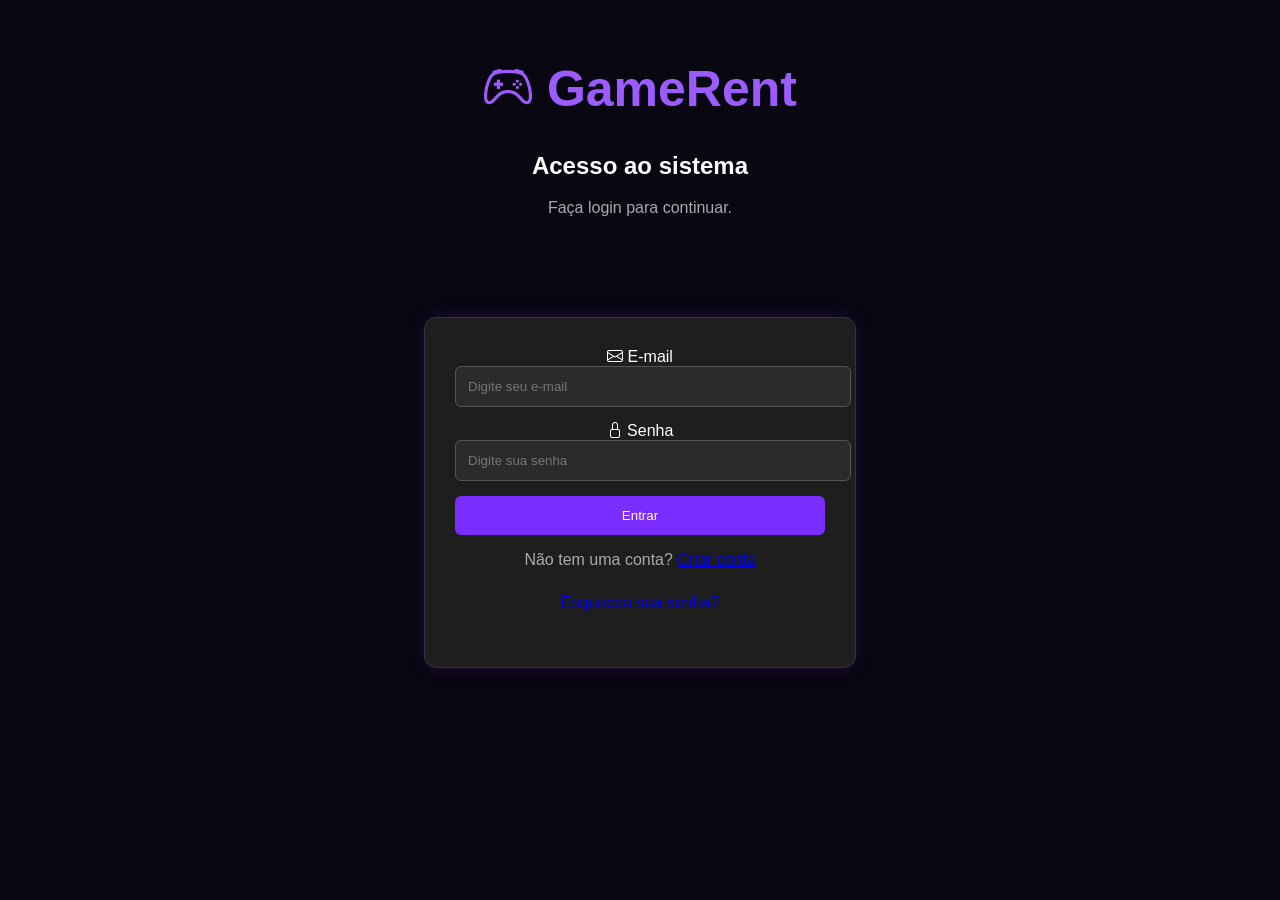
==== index.html @ a53dc1a0 "Adiciona primeira versão da tela de login" ====
<!doctype html>
<html lang="pt-BR">
  <head>
    <meta charset="UTF-8" />
    <meta name="viewport" content="width=device-width, initial-scale=1.0" />
    <title>GameRent - Login</title>
    <link rel="stylesheet" href="css/style.css" />
    <link
      rel="stylesheet"
      href="https://cdn.jsdelivr.net/npm/bootstrap-icons@1.13.1/font/bootstrap-icons.min.css"
    />
  </head>

  <body>
    <header>
      <h1>
        <i class="bi bi-controller"></i>
        GameRent
      </h1>
    </header>

    <main>
      <section>
        <h2>Acesso ao sistema</h2>
        <p>Faça login para continuar.</p>

        <form id="loginForm">
          <i class="bi bi-envelope"></i>
          <label for="email">E-mail</label>
          <input type="email" id="email" placeholder="Digite seu e-mail" />
          <i class="bi bi-lock"></i>
          <label for="senha">Senha</label>
          <input type="password" id="senha" placeholder="Digite sua senha" />

          <button type="submit">Entrar</button>
          <p>
            Não tem uma conta?
            <a href="cadastro.html">Criar conta</a>
          </p>
          <p>
            <a href="recuperar-senha.html">Esqueceu sua senha?</a>
          </p>
        </form>
      </section>
    </main>
    <script src="js/login.js"></script>
  </body>
</html>
---- css/style.css ----
body {
    background: #090711;
    color: white;
    font-family: Arial, sans-serif;
}
form {
    background-color: #1e1e1e;
    width: 370px;
    margin: 100px auto;
    padding: 30px;
    border-radius: 12px;

    border: 1px solid #383044;
    box-shadow: 0 0 20px rgba(123, 44, 255, 0.15);
}
input {
    width: 100%;
    padding: 12px;
    margin-bottom: 15px;
    background-color: #2b2b2b;
    color: white;
    border: 1px solid #555;
    border-radius: 6px;
}
button {
    width: 100%;
    padding: 12px;
    background-color: #7b2cff;
    color: white;
    border: none;
    border-radius: 6px;
    cursor: pointer;
}
button:hover {
    background-color: #5e19c9;
    transition: background-color 0.3s;
}
header {
    text-align: center;
    margin-top: 60px;
}

header h1 {
    color: #9b5cff;
    font-size: 50px;
}
section {
    text-align: center;
}

section p {
    color: #aaaaaa;
    margin-bottom: 25px;
}
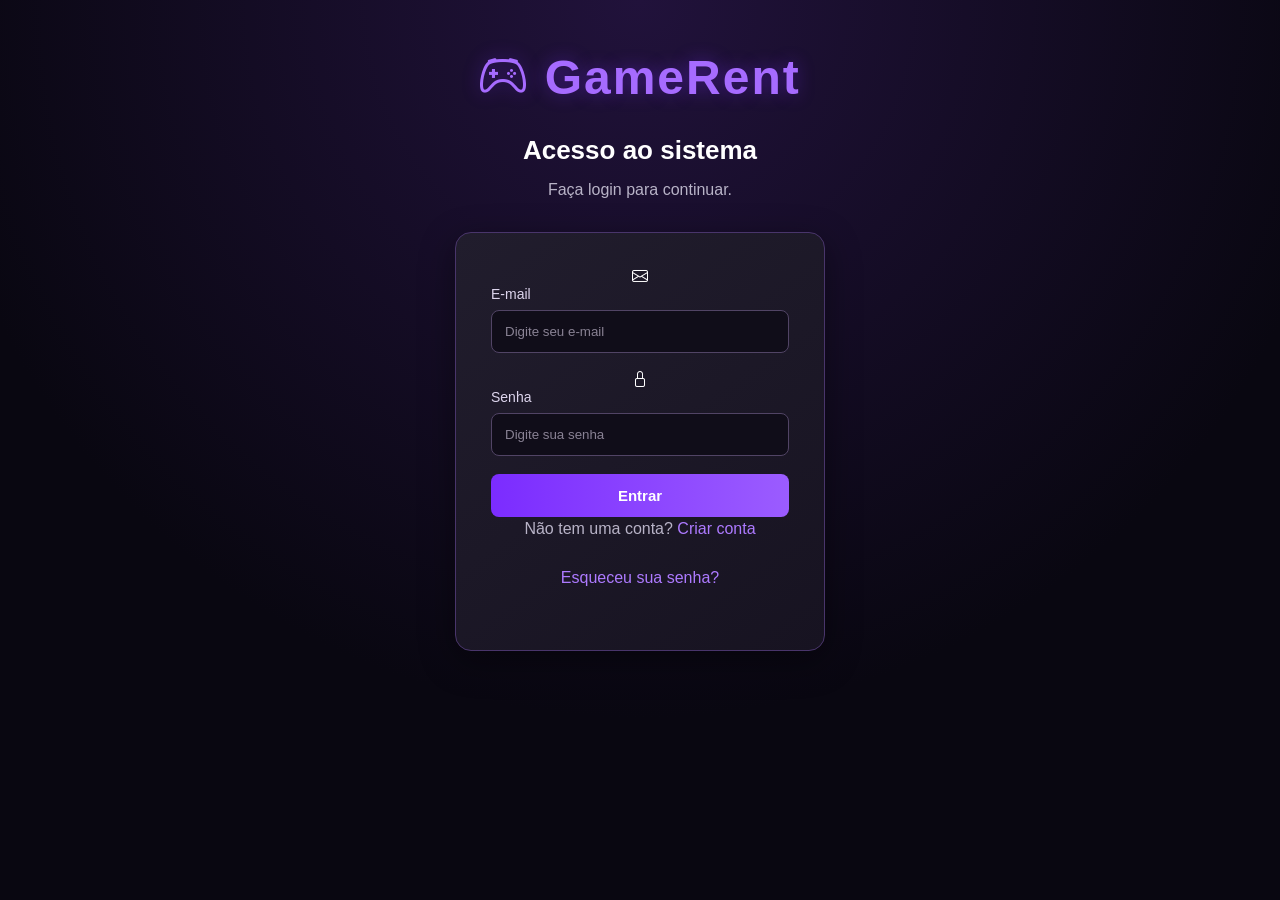
==== commit cc2ab6ac: "Atualiza funcionalidades e páginas do GameRent" ====
--- a/index.html
+++ b/index.html
@@ -1,10 +1,14 @@
+
 <!doctype html>
 <html lang="pt-BR">
   <head>
     <meta charset="UTF-8" />
     <meta name="viewport" content="width=device-width, initial-scale=1.0" />
+
     <title>GameRent - Login</title>
+
     <link rel="stylesheet" href="css/style.css" />
+
     <link
       rel="stylesheet"
       href="https://cdn.jsdelivr.net/npm/bootstrap-icons@1.13.1/font/bootstrap-icons.min.css"
@@ -27,22 +31,42 @@
         <form id="loginForm">
           <i class="bi bi-envelope"></i>
           <label for="email">E-mail</label>
-          <input type="email" id="email" placeholder="Digite seu e-mail" />
+
+          <input
+            type="email"
+            id="email"
+            name="email"
+            placeholder="Digite seu e-mail"
+            autocomplete="email"
+            required
+          />
+
           <i class="bi bi-lock"></i>
           <label for="senha">Senha</label>
-          <input type="password" id="senha" placeholder="Digite sua senha" />
+
+          <input
+            type="password"
+            id="senha"
+            name="senha"
+            placeholder="Digite sua senha"
+            autocomplete="current-password"
+            required
+          />
 
           <button type="submit">Entrar</button>
+
           <p>
             Não tem uma conta?
             <a href="cadastro.html">Criar conta</a>
           </p>
+
           <p>
             <a href="recuperar-senha.html">Esqueceu sua senha?</a>
           </p>
         </form>
       </section>
     </main>
+
     <script src="js/login.js"></script>
   </body>
-</html>+</html>
--- a/css/style.css
+++ b/css/style.css
@@ -1,54 +1,567 @@
+
+
+* {
+    box-sizing: border-box;
+    margin: 0;
+    padding: 0;
+}
+
 body {
-    background: #090711;
-    color: white;
+    min-height: 100vh;
+    background: radial-gradient(circle at top, #21123b, #090711 65%);
+    color: #ffffff;
     font-family: Arial, sans-serif;
 }
+
+
+header {
+    text-align: center;
+    padding: 50px 20px 10px;
+}
+
+header h1 {
+    color: #a66bff;
+    font-size: 48px;
+    font-weight: bold;
+    letter-spacing: 2px;
+    text-shadow: 0 0 18px rgba(123, 44, 255, 0.4);
+}
+
+
+section {
+    text-align: center;
+    padding: 20px;
+}
+
+section h2 {
+    font-size: 26px;
+    margin-bottom: 12px;
+}
+
+section p {
+    color: #b8b3c7;
+    margin-bottom: 25px;
+    line-height: 1.5;
+}
+
+
 form {
-    background-color: #1e1e1e;
+    background: linear-gradient(145deg, #211d2d, #171321);
     width: 370px;
-    margin: 100px auto;
+    max-width: 100%;
+    margin: 30px auto;
+    padding: 35px;
+    border-radius: 16px;
+    border: 1px solid #49356b;
+    box-shadow: 0 10px 35px rgba(0, 0, 0, 0.4);
+}
+
+label {
+    display: block;
+    text-align: left;
+    margin-bottom: 8px;
+    color: #ddd5ed;
+    font-size: 14px;
+}
+
+input {
+    width: 100%;
+    padding: 13px;
+    margin-bottom: 18px;
+    background: #100d19;
+    color: white;
+    border: 1px solid #514465;
+    border-radius: 8px;
+    outline: none;
+    transition: 0.3s;
+}
+
+input:focus {
+    border-color: #9b5cff;
+    box-shadow: 0 0 8px rgba(155, 92, 255, 0.4);
+}
+
+input::placeholder {
+    color: #898294;
+}
+
+
+button {
+    width: 100%;
+    padding: 13px;
+    background: linear-gradient(90deg, #7b2cff, #9b5cff);
+    color: white;
+    border: none;
+    border-radius: 8px;
+    font-size: 15px;
+    font-weight: bold;
+    cursor: pointer;
+    transition: 0.3s;
+}
+
+button:hover {
+    transform: translateY(-2px);
+    box-shadow: 0 5px 18px rgba(123, 44, 255, 0.4);
+}
+
+button:disabled {
+    background: #55505e;
+    cursor: not-allowed;
+    transform: none;
+    box-shadow: none;
+    opacity: 0.7;
+}
+
+
+a {
+    color: #ad7aff;
+    text-decoration: none;
+    transition: 0.3s;
+}
+
+a:hover {
+    color: #ffffff;
+    text-decoration: underline;
+}
+
+
+.pagina-recuperacao {
+    text-align: center;
+    padding: 45px 15px;
+}
+
+.logo-gamerent {
+    color: #a66bff;
+    font-size: 58px;
+    margin-bottom: 35px;
+    letter-spacing: 2px;
+    text-shadow: 0 0 20px rgba(123, 44, 255, 0.4);
+}
+
+.titulo-recuperacao {
+    font-size: 28px;
+    margin-bottom: 12px;
+}
+
+.descricao-recuperacao {
+    color: #b8b3c7;
+    font-size: 15px;
+    margin-bottom: 20px;
+    line-height: 1.6;
+}
+
+.botao-voltar {
+    display: inline-block;
+    margin-top: 5px;
+    padding: 12px 25px;
+    border: 1px solid #7b2cff;
+    border-radius: 8px;
+    color: #ad7aff;
+    transition: 0.3s;
+}
+
+.botao-voltar:hover {
+    background: #7b2cff;
+    color: white;
+    text-decoration: none;
+}
+
+
+.cabecalho-catalogo {
+    display: flex;
+    justify-content: space-between;
+    align-items: center;
+    padding: 20px 5%;
+    margin: 0;
+    border-bottom: 1px solid #38264f;
+}
+
+.cabecalho-catalogo .logo-gamerent {
+    margin: 0;
+    font-size: 42px;
+}
+
+.cabecalho-catalogo nav {
+    display: flex;
+    gap: 25px;
+}
+
+
+.conteudo-catalogo {
+    width: 90%;
+    max-width: 1200px;
+    margin: 40px auto;
+}
+
+.introducao-catalogo {
+    text-align: center;
+    margin-bottom: 35px;
+}
+
+.introducao-catalogo h2 {
+    font-size: 30px;
+    margin-bottom: 10px;
+}
+
+.introducao-catalogo p {
+    color: #b8b3c7;
+}
+ 
+.filtros-catalogo {
+    display: flex;
+    gap: 15px;
+    margin-bottom: 25px;
+}
+
+.filtros-catalogo input,
+.filtros-catalogo select {
+    flex: 1;
+    min-width: 0;
+    padding: 13px;
+    background: #171321;
+    color: white;
+    border: 1px solid #514465;
+    border-radius: 8px;
+}
+
+.filtros-catalogo input:focus,
+.filtros-catalogo select:focus {
+    outline: none;
+    border-color: #9b5cff;
+    box-shadow: 0 0 8px rgba(155, 92, 255, 0.4);
+}
+
+.mensagem-catalogo {
+    color: #b8b3c7;
+    margin-bottom: 20px;
+}
+
+
+.grade-jogos {
+    display: grid;
+    grid-template-columns: repeat(auto-fit, minmax(240px, 1fr));
+    gap: 25px;
+}
+
+.card-jogo {
+    background: #1e1929;
+    border: 1px solid #49356b;
+    border-radius: 14px;
+    overflow: hidden;
+    transition: 0.3s;
+}
+
+.card-jogo:hover {
+    transform: translateY(-5px);
+    box-shadow: 0 8px 25px rgba(123, 44, 255, 0.2);
+}
+
+.card-jogo img {
+    width: 100%;
+    height: 170px;
+    object-fit: cover;
+}
+
+.informacoes-jogo {
+    padding: 18px;
+}
+
+.informacoes-jogo h3 {
+    font-size: 19px;
+    margin-bottom: 15px;
+}
+
+.informacoes-jogo p {
+    color: #b8b3c7;
+    margin-bottom: 10px;
+}
+
+.informacoes-jogo .preco-jogo {
+    color: #ad7aff;
+    font-size: 19px;
+    font-weight: bold;
+    margin-top: 15px;
+}
+
+.status-disponivel,
+.status-alugado {
+    display: inline-block;
+    padding: 6px 12px;
+    border-radius: 20px;
+    font-size: 12px;
+    margin-bottom: 15px;
+}
+
+.status-disponivel {
+    background: #153d2a;
+    color: #70e6a2;
+}
+
+.status-alugado {
+    background: #492126;
+    color: #ff9a9a;
+}
+
+.botao-detalhes {
+    margin-top: 12px;
+}
+
+
+.detalhes-container {
+    max-width: 1150px;
+    margin: 40px auto;
+    padding: 20px;
+}
+
+.detalhes-jogo {
+    display: grid;
+    grid-template-columns: 1.1fr 1fr;
+    gap: 40px;
+    align-items: center;
+    background: #151020;
+    padding: 35px;
+    border: 1px solid #383044;
+    border-radius: 16px;
+    box-shadow: 0 0 25px rgba(123, 44, 255, 0.12);
+}
+
+.imagem-detalhes img {
+    width: 100%;
+    height: 480px;
+    object-fit: cover;
+    border-radius: 12px;
+}
+
+.informacoes-detalhes {
+    background: #211733;
     padding: 30px;
     border-radius: 12px;
-
-    border: 1px solid #383044;
-    box-shadow: 0 0 20px rgba(123, 44, 255, 0.15);
-}
-input {
-    width: 100%;
+    border: 1px solid #44305e;
+}
+
+.informacoes-detalhes h2 {
+    color: #b68aff;
+    font-size: 30px;
+    margin-bottom: 20px;
+}
+
+.informacoes-detalhes p {
+    margin: 18px 0;
+    line-height: 1.7;
+}
+
+.descricao-jogo {
+    background: #171020;
+    padding: 18px;
+    border-radius: 8px;
+    color: #d0c5df;
+}
+
+.descricao-jogo:empty {
+    display: none;
+}
+
+.preco-detalhes {
+    margin-top: 25px;
+    padding: 18px;
+    background: #171020;
+    border-radius: 8px;
+}
+
+#botaoAlugar {
+    width: auto;
+    min-width: 190px;
+    padding: 14px 28px;
+    margin-top: 20px;
+}
+
+
+.pagina-biblioteca .cabecalho-catalogo {
+    text-align: left;
+}
+
+.pagina-biblioteca .logo-gamerent {
+    display: inline-block;
+    text-decoration: none;
+}
+
+.pagina-biblioteca .conteudo-catalogo {
+    min-height: 70vh;
+}
+
+.pagina-biblioteca .filtros-catalogo {
+    margin-bottom: 30px;
+}
+
+.pagina-biblioteca .filtros-catalogo input,
+.pagina-biblioteca .filtros-catalogo select {
+    background: #171321;
+    color: white;
+    border: 1px solid #514465;
+    border-radius: 8px;
+    padding: 13px;
+    flex: 1;
+    width: 100%;
+    min-width: 0;
+    height: 48px;
+}
+
+.pagina-biblioteca .filtros-catalogo select option {
+    background: #171321;
+    color: white;
+}
+
+.pagina-biblioteca .card-jogo {
+    text-align: left;
+}
+
+.pagina-biblioteca .card-jogo img {
+    height: 190px;
+}
+
+.pagina-biblioteca .informacoes-jogo h3 {
+    color: #b68aff;
+}
+
+.pagina-biblioteca .informacoes-jogo p {
+    color: #b8b3c7;
+}
+
+.pagina-biblioteca .mensagem-catalogo {
+    text-align: center;
+}
+
+.pagina-biblioteca .mensagem-sucesso {
+    color: #70e6a2;
+    background: #153d2a;
+    border: 1px solid #246b47;
+    border-radius: 8px;
     padding: 12px;
-    margin-bottom: 15px;
-    background-color: #2b2b2b;
-    color: white;
-    border: 1px solid #555;
-    border-radius: 6px;
-}
-button {
-    width: 100%;
+}
+
+
+.botao-renovar,
+.botao-cancelar {
+    display: block;
+    width: 100%;
+    margin-top: 10px;
+}
+
+.pagina-biblioteca .botao-renovar {
     padding: 12px;
-    background-color: #7b2cff;
+    background: linear-gradient(90deg, #7b2cff, #9b5cff);
     color: white;
     border: none;
-    border-radius: 6px;
+    border-radius: 8px;
+    font-weight: bold;
     cursor: pointer;
-}
-button:hover {
-    background-color: #5e19c9;
-    transition: background-color 0.3s;
-}
-header {
-    text-align: center;
-    margin-top: 60px;
-}
-
-header h1 {
-    color: #9b5cff;
-    font-size: 50px;
-}
-section {
-    text-align: center;
-}
-
-section p {
-    color: #aaaaaa;
-    margin-bottom: 25px;
-}+    transition: 0.3s;
+}
+
+.pagina-biblioteca .botao-renovar:hover {
+    transform: translateY(-2px);
+    box-shadow: 0 5px 18px rgba(123, 44, 255, 0.4);
+}
+
+.botao-cancelar {
+    background: #8b2635;
+}
+
+.botao-cancelar:hover {
+    background: #a83245;
+}
+
+
+.perfil-container {
+    width: 100%;
+    max-width: 850px;
+    margin: 30px auto;
+    padding: 20px;
+    box-sizing: border-box;
+}
+
+.perfil-container form {
+    width: 100%;
+    max-width: 100%;
+    display: flex;
+    flex-direction: column;
+    gap: 12px;
+}
+
+.perfil-container input {
+    width: 100%;
+    box-sizing: border-box;
+}
+
+.perfil-container button {
+    margin-top: 15px;
+    width: 100%;
+}
+
+
+
+a:focus-visible,
+button:focus-visible {
+    outline: 2px solid #b68aff;
+    outline-offset: 4px;
+}
+
+@media (max-width: 768px) {
+    .detalhes-jogo {
+        grid-template-columns: 1fr;
+        padding: 20px;
+    }
+
+    .imagem-detalhes img {
+        height: 300px;
+    }
+
+    .informacoes-detalhes {
+        padding: 20px;
+    }
+}
+
+@media (max-width: 650px) {
+    .cabecalho-catalogo {
+        flex-direction: column;
+        gap: 20px;
+    }
+
+    .cabecalho-catalogo nav {
+        flex-wrap: wrap;
+        justify-content: center;
+    }
+
+    .filtros-catalogo {
+        flex-direction: column;
+    }
+
+    .pagina-biblioteca .conteudo-catalogo {
+        width: 92%;
+    }
+}
+
+@media (max-width: 600px) {
+    .perfil-container {
+        padding: 15px;
+    }
+
+    .logo-gamerent {
+        font-size: 40px;
+    }
+
+    .detalhes-container {
+        margin: 20px auto;
+        padding: 12px;
+    }
+}
+
+@media (max-width: 480px) {
+    header h1 {
+        font-size: 38px;
+    }
+
+    form {
+        padding: 25px;
+    }
+}
